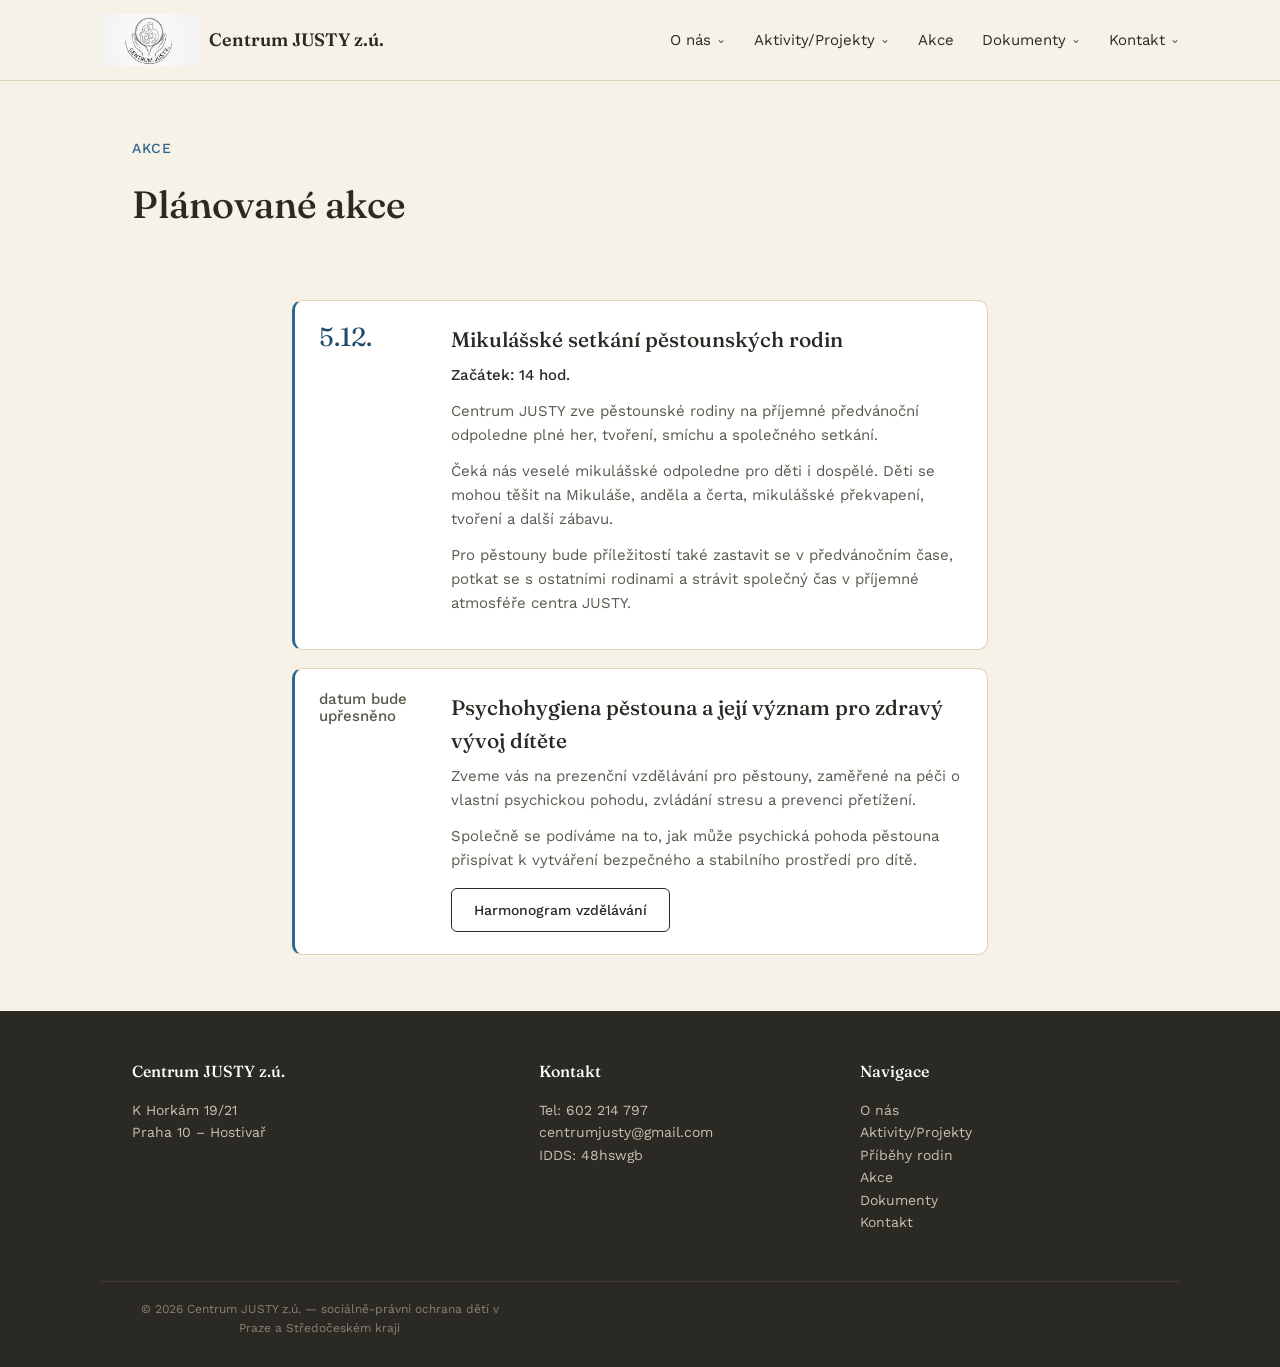
==== akce.html @ 2b08f58c "Add files via upload" ====
<!DOCTYPE html>
<html lang="cs">
<head>
<meta charset="UTF-8">
<title>Akce — Centrum JUSTY z.ú.</title>
<meta name="viewport" content="width=device-width, initial-scale=1">
<link rel="preconnect" href="https://fonts.googleapis.com">
<link href="https://fonts.googleapis.com/css2?family=Fraunces:opsz,wght@9..144,400;9..144,500;9..144,600&family=Work+Sans:wght@400;500;600&display=swap" rel="stylesheet">
<link rel="stylesheet" href="assets/style.css">
</head>
<body>

<header>
  <div class="wrap headrow">
    <a href="index.html" class="brand"><img src="assets/logo.png" alt="logo"><span>Centrum JUSTY z.ú.</span></a>
    <button class="nav-toggle" type="button" aria-label="Menu" aria-expanded="false" aria-controls="main-nav"><span></span><span></span><span></span></button>
    <nav id="main-nav">
      <div class="has-dropdown">
        <a href="o-nas.html" class="drop-trigger">O nás<span class="caret">⌄</span></a>
        <div class="dropdown">
          <div class="dropdown-inner">
            <a href="o-nas.html#kdo-jsme">Kdo jsme</a>
            <a href="o-nas.html#poslani">Poslání</a>
            <a href="o-nas.html#komu-sluzby">Komu jsou naše služby určeny</a>
            <a href="o-nas.html#zasady">Zásady</a>
            <a href="o-nas.html#nas-tym">Náš tým</a>
            <a href="o-nas.html#eticky-kodex">Etický kodex</a>
          </div>
        </div>
      </div>
      <div class="has-dropdown">
        <a href="aktivity-projekty.html" class="drop-trigger">Aktivity/Projekty<span class="caret">⌄</span></a>
        <div class="dropdown">
          <div class="dropdown-inner">
            <a href="aktivity-projekty.html#pestounska-pece">Pěstounská péče</a>
            <a href="aktivity-projekty.html#doprovazeni">Doprovázení</a>
            <a href="aktivity-projekty.html#vzdelavani">Vzdělávání</a>
            <a href="aktivity-projekty.html#dlouhodoba-pece">Dlouhodobá péče</a>
            <a href="aktivity-projekty.html#asistovane-kontakty">Asistované kontakty dítěte s rodiči a blízkými osobami</a>
            <a href="aktivity-projekty.html#osvojeni">Osvojení</a>
            <a href="aktivity-projekty.html#nad-ramec-dohod">Nad rámec dohod</a>
          </div>
        </div>
      </div>
      <a class="nav-link" href="akce.html">Akce</a>
      <div class="has-dropdown">
        <a href="dokumenty.html" class="drop-trigger">Dokumenty<span class="caret">⌄</span></a>
        <div class="dropdown">
          <div class="dropdown-inner">
            <a href="assets/dokumenty/gdpr-klienti.pdf" target="_blank" rel="noopener">GDPR – klienti</a>
            <a href="assets/dokumenty/gdpr-ostatni.pdf" target="_blank" rel="noopener">GDPR – ostatní</a>
            <a href="assets/dokumenty/rozhodnuti-s-potvrzenim-pravni-moci.pdf" target="_blank" rel="noopener">Rozhodnutí s potvrzením právní moci</a>
            <a href="assets/dokumenty/harmonogram-vzdelavani-psychohygiena.pdf" target="_blank" rel="noopener">Harmonogram vzdělávání – Psychohygiena pěstouna</a>
          </div>
        </div>
      </div>
      <div class="has-dropdown">
        <a href="kontakt.html" class="drop-trigger">Kontakt<span class="caret">⌄</span></a>
        <div class="dropdown">
          <div class="dropdown-inner">
            <a href="kontakt.html#kontakt">Kontakt</a>
            <a href="kontakt.html#jak-se-dostanete">Jak se k nám dostanete</a>
            <a href="jak-to-u-nas-vypada.html">Jak to u nás vypadá</a>
          </div>
        </div>
      </div>
    </nav>
    <a class="cta hidden-temp" href="index.html#darovat">Chci darovat</a>
  </div>
</header>

<section class="page-title">
  <div class="wrap">
    <div class="kicker">Akce</div>
    <h1>Plánované akce</h1>
  </div>
</section>

<section id="akce">
  <div class="wrap intro-wrap">
    <div id="akce-list" class="events" aria-live="polite"><p>Načítám akce…</p></div>
  </div>
</section>

<footer>
  <div class="wrap">
    <div>
      <h3>Centrum JUSTY z.ú.</h3>
      <p>K Horkám 19/21<br>Praha 10 – Hostivař</p>
    </div>
    <div>
      <h3>Kontakt</h3>
      <p>Tel: 602 214 797<br>centrumjusty@gmail.com<br>IDDS: 48hswgb</p>
    </div>
    <div>
      <h3>Navigace</h3>
      <p><a href="o-nas.html">O nás</a><br><a href="aktivity-projekty.html">Aktivity/Projekty</a><br><a href="index.html#pribehy">Příběhy rodin</a><br><a href="akce.html">Akce</a><br><a href="dokumenty.html">Dokumenty</a><br><a href="kontakt.html">Kontakt</a></p>
    </div>
  </div>
  <div class="foot-bottom wrap">© 2026 Centrum JUSTY z.ú. — sociálně-právní ochrana dětí v Praze a Středočeském kraji</div>
</footer>

<script src="assets/nav.js" defer></script>
<script src="assets/akce.js" defer></script>
</body>
</html>
---- assets/style.css ----
:root{
  --cream:#F7F2E7;
  --paper:#ECE3D0;
  --ink:#2A2924;
  --ink-soft:#5A574C;
  --terracotta:#2F6690;
  --terracotta-dark:#1F4A69;
  --sage:#3D7CA8;
  --sage-dark:#2F6690;
  --line:#DED2B4;
}
*{box-sizing:border-box;}
html{scroll-padding-top:96px;}
body{margin:0;background:var(--cream);color:var(--ink);font-family:'Work Sans',sans-serif;line-height:1.6;}
h1,h2,h3{font-family:'Fraunces',serif;font-weight:500;margin:0 0 .5em;color:var(--ink);}
a{color:inherit;text-decoration:none;}
.wrap{max-width:1080px;margin:0 auto;padding:0 32px;}
header{border-bottom:1px solid var(--line);position:sticky;top:0;z-index:100;background:var(--cream);}
.hidden-temp{display:none !important;}
.headrow{display:flex;align-items:center;justify-content:space-between;padding:14px 0;}
.brand{display:flex;align-items:center;gap:10px;}
.brand img{height:52px;}
.brand span{font-family:'Fraunces',serif;font-size:18px;font-weight:600;}
nav{display:flex;gap:28px;font-size:15px;align-items:center;}
.cta{background:var(--terracotta);color:#fff;padding:10px 20px;border-radius:6px;font-size:14px;font-weight:500;}
.cta:hover{background:var(--terracotta-dark);}

.has-dropdown{position:relative;}
.drop-trigger{display:flex;align-items:center;gap:5px;}
.caret{font-size:12px;color:var(--ink-soft);transition:transform .15s ease;}
.has-dropdown:hover .caret, .has-dropdown:focus-within .caret{transform:rotate(180deg);}
.dropdown{position:absolute;top:100%;left:-16px;padding-top:14px;opacity:0;visibility:hidden;transform:translateY(6px);transition:opacity .15s ease, transform .15s ease, visibility .15s;z-index:20;}
.dropdown-inner{background:#fff;border:1px solid var(--line);border-radius:8px;min-width:260px;padding:8px;box-shadow:0 8px 24px rgba(42,41,36,.12);}
.has-dropdown:hover .dropdown, .has-dropdown:focus-within .dropdown{opacity:1;visibility:visible;transform:translateY(0);}
.dropdown a{display:block;padding:9px 12px;border-radius:6px;font-size:14px;white-space:nowrap;}
.dropdown a:hover{background:var(--cream);color:var(--terracotta-dark);}

.kicker{color:var(--sage-dark);font-size:14px;letter-spacing:.08em;text-transform:uppercase;margin-bottom:16px;font-weight:500;}
.btn-outline{border:1.5px solid var(--ink);padding:10px 22px;border-radius:6px;font-size:14px;font-weight:500;}

.hero{padding:76px 0 64px;text-align:center;}
.hero-left{max-width:620px;margin:0 auto;}
.hero-left h1{font-size:46px;margin:0 0 24px;}
.story-links{list-style:none;margin:0 0 32px;padding:0;text-align:left;}
.story-links li{border-bottom:1px solid var(--line);}
.story-links li:first-child{border-top:1px solid var(--line);}
.story-links a{display:flex;align-items:center;justify-content:space-between;gap:16px;padding:16px 0;font-size:16px;font-weight:500;}
.story-links a span{color:var(--terracotta-dark);font-size:18px;flex:none;}
.hero-ctas{display:flex;gap:14px;flex-wrap:wrap;justify-content:center;}

section{padding:56px 0;}
.section-head{max-width:600px;margin-bottom:36px;}
.section-head .kicker{margin-bottom:8px;}
.section-head h2{font-size:30px;}
.section-head p{color:var(--ink-soft);}

.intro-wrap{max-width:760px;}
.intro-text{font-size:19px;color:var(--ink-soft);margin:0 0 18px;}

.intro-split{display:grid;grid-template-columns:1fr 1fr;gap:48px;align-items:center;}
.intro-media{border-radius:12px;overflow:hidden;}
.intro-media img{width:100%;height:100%;object-fit:cover;display:block;}
.intro-text-col .intro-text:last-child{margin-bottom:0;}
@media (max-width:800px){
  .intro-split{grid-template-columns:1fr;gap:24px;}
}

.capacity-cta{display:flex;align-items:center;gap:20px;flex-wrap:wrap;margin-top:32px;padding-top:28px;border-top:1px solid var(--line);}
.capacity-cta p{margin:0;font-size:17px;font-weight:500;color:var(--ink);}

.projects{background:var(--paper);}

.goals{list-style:none;margin:0 0 8px;padding:0;display:grid;gap:14px;}
.goals li{background:#fff;border:1px solid var(--line);border-left:3px solid var(--terracotta);border-radius:8px;padding:16px 20px;font-size:15px;color:var(--ink-soft);}

.story-full{max-width:720px;margin:0 auto 56px;scroll-margin-top:24px;}
.story-full:last-child{margin-bottom:0;}
.story-full h3{font-size:24px;color:var(--terracotta-dark);}
.story-full p{color:var(--ink-soft);font-size:15px;margin:0 0 14px;}

.story-row{display:grid;grid-template-columns:minmax(0,340px) 1fr;gap:40px;align-items:center;max-width:1000px;margin:0 auto 56px;}
.story-photo{border-radius:12px;overflow:hidden;align-self:stretch;}
.story-photo img{width:100%;height:100%;object-fit:cover;display:block;}
.story-full-in-row{max-width:none;margin:0;scroll-margin-top:24px;}
@media (max-width:800px){
  .story-row{grid-template-columns:1fr;gap:20px;}
  .story-photo{aspect-ratio:4/3;}
}

.member{display:flex;align-items:center;gap:22px;background:#fff;border:1px solid var(--line);border-radius:10px;padding:20px 26px;margin-top:8px;}
.member-logo{width:90px;height:auto;flex:none;}
.member p{margin:0;font-size:14px;color:var(--ink-soft);}

.page-title{padding:56px 0 8px;}
.page-title h1{font-size:38px;margin:0;}

.intro-wrap p{color:var(--ink-soft);font-size:16px;margin:0 0 16px;}
.intro-wrap > h2{scroll-margin-top:24px;font-size:28px;margin-bottom:20px;}
.intro-wrap > .kicker + p{margin-top:0;}

.principle{margin-bottom:28px;}
.principle:last-child{margin-bottom:0;}
.principle h3{font-size:18px;color:var(--terracotta-dark);margin-bottom:10px;}

.team-member{max-width:720px;margin:0 auto 40px;padding-bottom:40px;border-bottom:1px solid var(--line);}
.team-member:last-child{margin-bottom:0;padding-bottom:0;border-bottom:none;}
.team-member h3{font-size:22px;margin-bottom:4px;}
.team-role{color:var(--terracotta-dark);font-weight:500;font-size:14px;margin:0 0 16px;}
.team-member p{color:var(--ink-soft);font-size:15px;margin:0 0 12px;}

.donate-card{max-width:640px;margin:0 auto;background:#fff;border:1px solid var(--line);border-radius:14px;padding:32px 36px;}
.donate-head{display:flex;gap:16px;align-items:flex-start;margin-bottom:28px;}
.qr-badge{flex:none;width:40px;height:40px;border-radius:8px;background:var(--paper);display:flex;align-items:center;justify-content:center;}
.qr-badge svg{width:24px;height:24px;}
.donate-head h3{font-size:20px;margin-bottom:6px;}
.donate-head p{font-size:14px;color:var(--ink-soft);margin:0;}

.donate-step{display:flex;gap:16px;margin-bottom:26px;}
.donate-step:last-child{margin-bottom:0;}
.step-num{flex:none;width:32px;height:32px;border-radius:50%;background:var(--terracotta);color:#fff;font-family:'Fraunces',serif;font-size:15px;display:flex;align-items:center;justify-content:center;}
.step-body{flex:1;padding-top:4px;}
.step-body label, .step-label{display:block;font-size:14px;color:var(--ink-soft);margin-bottom:10px;}
.step-body select{width:100%;height:44px;border:1px solid var(--line);border-radius:8px;background:#fff;padding:0 14px;font-size:15px;font-family:'Work Sans',sans-serif;color:var(--ink);}

.donate-details{display:flex;align-items:center;justify-content:space-between;gap:20px;flex-wrap:wrap;}
.donate-fields{display:flex;gap:28px;flex-wrap:wrap;}
.donate-fields > div{display:flex;flex-direction:column;gap:4px;}
.field-label{font-size:12px;color:var(--ink-soft);}
.field-value{font-size:17px;font-weight:500;}
.qr-placeholder{flex:none;width:76px;height:76px;border:1px solid var(--line);border-radius:8px;padding:6px;}
.qr-placeholder svg{width:100%;height:100%;}

.donate-note{font-size:12px;color:var(--ink-soft);margin:14px 0 0;font-style:italic;}

.form-grid{display:grid;grid-template-columns:1fr 1fr;gap:16px;}
.form-field{display:flex;flex-direction:column;gap:6px;}
.form-field label{font-size:13px;color:var(--ink-soft);}
.form-field input{height:42px;border:1px solid var(--line);border-radius:8px;background:#fff;padding:0 14px;font-size:15px;font-family:'Work Sans',sans-serif;color:var(--ink);}
.form-field input:focus{outline:2px solid var(--terracotta);outline-offset:1px;}
@media (max-width:600px){
  .form-grid{grid-template-columns:1fr;}
}
.donate-link{display:inline-block;margin-top:10px;font-size:14px;color:var(--terracotta-dark);font-weight:500;text-decoration:underline;}

@media (max-width:600px){
  .donate-card{padding:24px 20px;}
  .donate-details{flex-direction:column;align-items:flex-start;}
}

.photo-grid{display:grid;grid-template-columns:repeat(3,1fr);gap:14px;}
.photo-grid a{display:block;border-radius:10px;overflow:hidden;background:var(--paper);aspect-ratio:3/4;}
.photo-grid img{width:100%;height:100%;object-fit:cover;display:block;transition:transform .2s ease;}
.photo-grid a:hover img{transform:scale(1.04);}
@media (max-width:700px){
  .photo-grid{grid-template-columns:repeat(2,1fr);}
}

footer{background:var(--ink);color:#EFE7DA;padding:48px 0 28px;}
footer .wrap{display:grid;grid-template-columns:1.3fr 1fr 1fr;gap:32px;}
footer h3{color:#fff;font-size:16px;margin-bottom:14px;}
footer p, footer a{color:#C9BFAF;font-size:14px;}
.foot-bottom{margin-top:34px;padding-top:18px;border-top:1px solid #443B2E;font-size:12px;color:#8B8071;text-align:center;}

@media (max-width:800px){
  footer .wrap{grid-template-columns:1fr;}
  .hero{padding:48px 0;}
  .hero-left h1{font-size:32px;}
  .intro-text{font-size:17px;}
  .member{flex-direction:column;text-align:center;}
  .page-title h1{font-size:30px;}
}

/* sub-headings inside long content sections */
.intro-wrap h3.sub-h{font-size:22px;color:var(--terracotta-dark);margin:28px 0 16px;}

/* documents list */
.goals.docs li{padding:0;}
.goals.docs a{display:flex;align-items:center;justify-content:space-between;gap:16px;padding:16px 20px;}
.goals.docs a:hover{background:var(--cream);}
.goals.docs .doc-text{display:flex;flex-direction:column;gap:2px;}
.goals.docs strong{color:var(--ink);font-size:16px;font-weight:500;}
.goals.docs small{font-size:13px;color:var(--ink-soft);}
.goals.docs .doc-tag{flex:none;font-size:12px;font-weight:600;letter-spacing:.06em;color:var(--terracotta-dark);border:1px solid var(--terracotta);border-radius:4px;padding:2px 8px;}

/* mobile navigation */
.nav-toggle{display:none;}
@media (max-width:900px){
  .headrow{position:relative;gap:12px;}
  .nav-toggle{display:flex;flex-direction:column;justify-content:center;gap:5px;width:44px;height:44px;margin-left:auto;padding:0 11px;background:transparent;border:1px solid var(--line);border-radius:8px;cursor:pointer;flex:none;}
  .nav-toggle span{display:block;height:2px;background:var(--ink);border-radius:2px;transition:transform .2s ease,opacity .2s ease;}
  header.nav-open .nav-toggle span:nth-child(1){transform:translateY(7px) rotate(45deg);}
  header.nav-open .nav-toggle span:nth-child(2){opacity:0;}
  header.nav-open .nav-toggle span:nth-child(3){transform:translateY(-7px) rotate(-45deg);}
  nav{display:none;position:absolute;top:100%;left:-32px;right:-32px;flex-direction:column;align-items:stretch;gap:0;padding:4px 32px 16px;background:var(--cream);border-bottom:1px solid var(--line);box-shadow:0 12px 24px rgba(42,41,36,.12);max-height:calc(100vh - 82px);max-height:calc(100dvh - 82px);overflow-y:auto;font-size:16px;}
  header.nav-open nav{display:flex;}
  .has-dropdown{border-bottom:1px solid var(--line);}
  .has-dropdown:last-child{border-bottom:none;}
  .drop-trigger{justify-content:space-between;padding:14px 2px;font-weight:500;}
  .caret{font-size:16px;}
  .has-dropdown:hover .caret,.has-dropdown:focus-within .caret{transform:none;}
  .has-dropdown.open .caret{transform:rotate(180deg);}
  .dropdown,.has-dropdown:hover .dropdown,.has-dropdown:focus-within .dropdown{position:static;opacity:1;visibility:visible;transform:none;padding:0;display:none;transition:none;}
  .has-dropdown.open .dropdown{display:block;}
  .dropdown-inner{min-width:0;border:none;box-shadow:none;background:transparent;padding:0 0 10px 10px;}
  .dropdown a{white-space:normal;padding:10px 8px;font-size:15px;}
  .headrow > .cta{order:2;}
}
@media (max-width:600px){
  .wrap{padding:0 20px;}
  nav{left:-20px;right:-20px;padding:4px 20px 16px;}
  .brand img{height:44px;}
  .brand span{font-size:16px;}
  section{padding:40px 0;}
  .page-title{padding:36px 0 4px;}
  .intro-wrap > h2{font-size:24px;}
  .donate-card{padding:22px 18px;}
}

/* top-level nav link without dropdown */
.nav-link{display:block;}
@media (max-width:900px){
  .nav-link{padding:14px 2px;font-weight:500;border-bottom:1px solid var(--line);}
}

/* events (loaded from Google Sheet) */
.events{display:grid;gap:18px;}
.event{display:grid;grid-template-columns:110px 1fr;gap:22px;background:#fff;border:1px solid var(--line);border-left:3px solid var(--terracotta);border-radius:10px;padding:22px 24px;}
.event-date{font-family:'Fraunces',serif;font-size:26px;line-height:1.15;color:var(--terracotta-dark);}
.event-date-long{font-size:15px;font-family:'Work Sans',sans-serif;font-weight:500;color:var(--ink-soft);}
.event-body h3{font-size:21px;margin:0 0 6px;}
.event-body p{margin:0 0 12px;color:var(--ink-soft);font-size:15px;}
.event-body .event-time{font-weight:500;color:var(--ink);}
.event-body .btn-outline{display:inline-block;margin-top:4px;}
@media (max-width:600px){
  .event{grid-template-columns:1fr;gap:8px;padding:18px;}
}
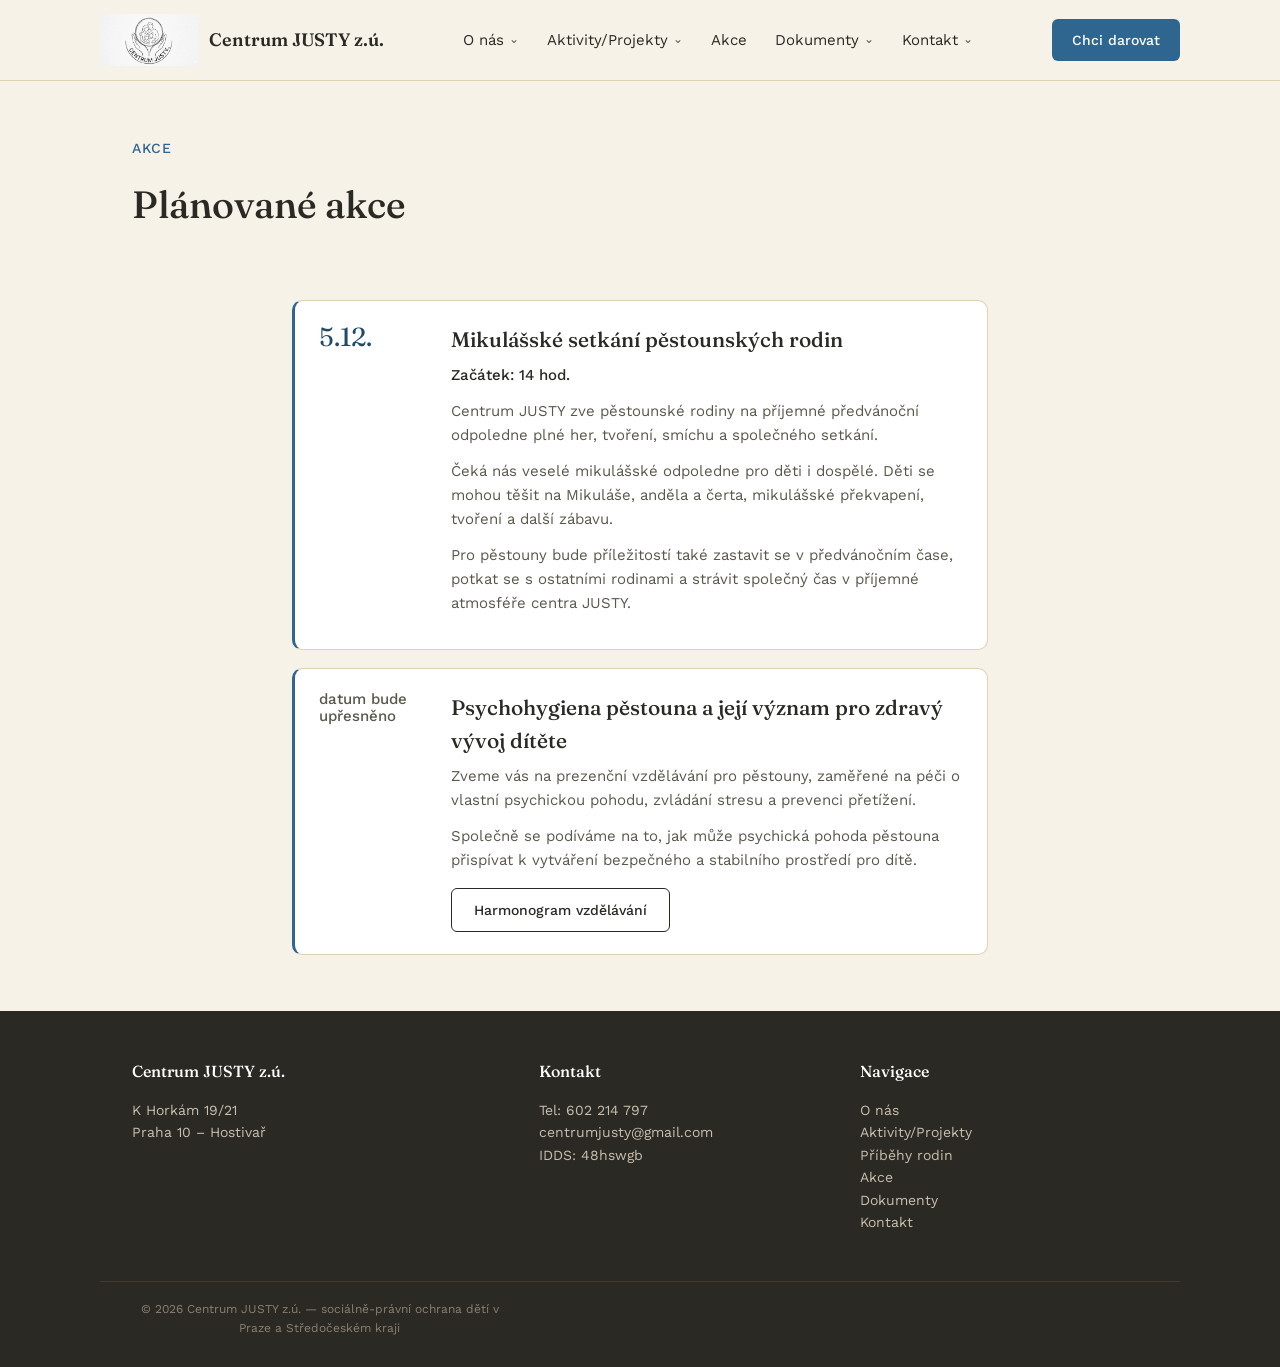
==== commit f44c1128: "Add files via upload" ====
--- a/akce.html
+++ b/akce.html
@@ -37,7 +37,6 @@
             <a href="aktivity-projekty.html#vzdelavani">Vzdělávání</a>
             <a href="aktivity-projekty.html#dlouhodoba-pece">Dlouhodobá péče</a>
             <a href="aktivity-projekty.html#asistovane-kontakty">Asistované kontakty dítěte s rodiči a blízkými osobami</a>
-            <a href="aktivity-projekty.html#osvojeni">Osvojení</a>
             <a href="aktivity-projekty.html#nad-ramec-dohod">Nad rámec dohod</a>
           </div>
         </div>
@@ -49,7 +48,8 @@
           <div class="dropdown-inner">
             <a href="assets/dokumenty/gdpr-klienti.pdf" target="_blank" rel="noopener">GDPR – klienti</a>
             <a href="assets/dokumenty/gdpr-ostatni.pdf" target="_blank" rel="noopener">GDPR – ostatní</a>
-            <a href="assets/dokumenty/rozhodnuti-s-potvrzenim-pravni-moci.pdf" target="_blank" rel="noopener">Rozhodnutí s potvrzením právní moci</a>
+            <a href="assets/dokumenty/vop-dary.pdf" target="_blank" rel="noopener">Všeobecné podmínky pro poskytování darů</a>
+            <a href="assets/dokumenty/rozhodnuti-s-potvrzenim-pravni-moci.pdf" target="_blank" rel="noopener">Pověření o výkonu</a>
             <a href="assets/dokumenty/harmonogram-vzdelavani-psychohygiena.pdf" target="_blank" rel="noopener">Harmonogram vzdělávání – Psychohygiena pěstouna</a>
           </div>
         </div>
@@ -65,7 +65,7 @@
         </div>
       </div>
     </nav>
-    <a class="cta hidden-temp" href="index.html#darovat">Chci darovat</a>
+    <a class="cta" href="index.html#darovat">Chci darovat</a>
   </div>
 </header>
 
--- a/assets/style.css
+++ b/assets/style.css
@@ -234,3 +234,17 @@
 @media (max-width:600px){
   .event{grid-template-columns:1fr;gap:8px;padding:18px;}
 }
+
+/* v6: foto v týmu, formuláře, dary */
+.team-member.has-photo{display:grid;grid-template-columns:200px 1fr;gap:28px;align-items:start;}
+.team-photo{width:200px;height:auto;aspect-ratio:3/4;object-fit:cover;border-radius:12px;display:block;}
+@media (max-width:600px){.team-member.has-photo{grid-template-columns:1fr;}.team-photo{width:160px;}}
+.signup-form{background:#fff;border:1px solid var(--line);border-radius:12px;padding:22px 24px;margin:0 0 24px;max-width:640px;}
+.signup-form[hidden]{display:none;}
+.consent{display:flex;gap:10px;align-items:flex-start;font-size:13px;color:var(--ink-soft);line-height:1.5;margin-top:16px;}
+.consent input{margin-top:3px;flex:none;}
+.consent a{text-decoration:underline;color:var(--terracotta-dark);}
+.step-body .consent{margin-top:0;}
+.donate-custom{margin-top:10px;width:100%;height:44px;border:1px solid var(--line);border-radius:8px;padding:0 14px;font-size:15px;font-family:'Work Sans',sans-serif;}
+.qr-placeholder{width:140px;height:140px;padding:4px;}
+[hidden]{display:none !important;}
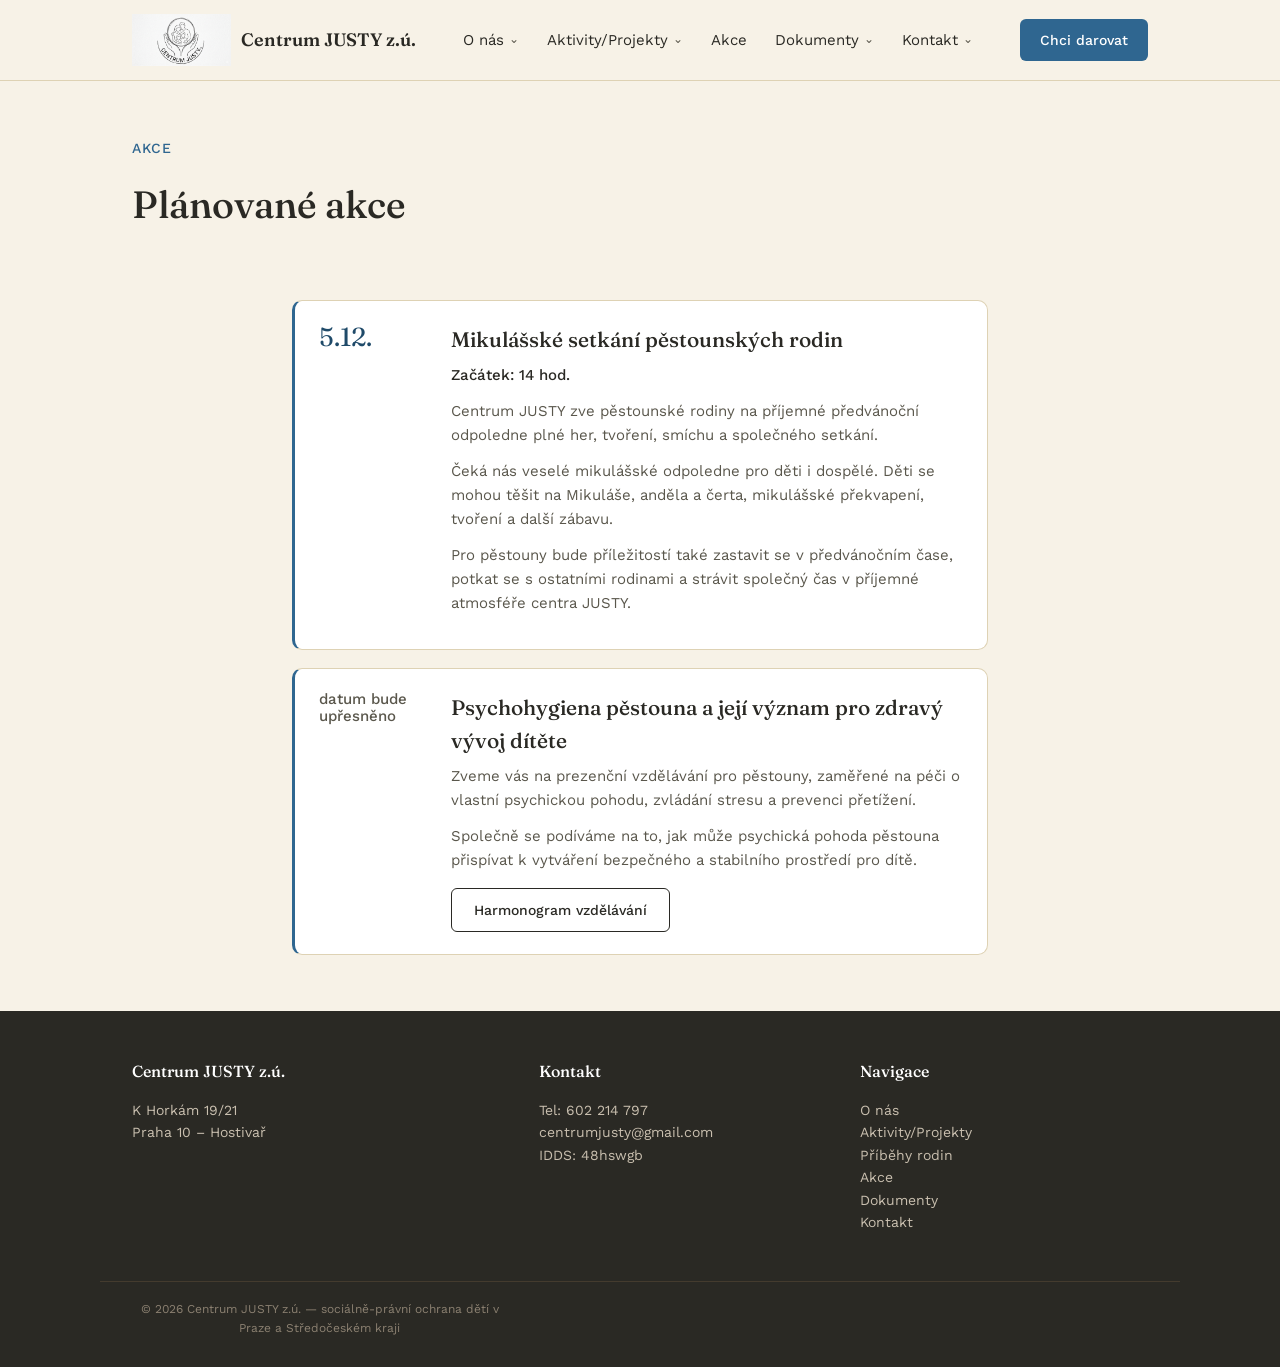
==== commit 1ec0e6ee: "Add files via upload" ====
--- a/akce.html
+++ b/akce.html
@@ -6,6 +6,11 @@
 <meta name="viewport" content="width=device-width, initial-scale=1">
 <link rel="preconnect" href="https://fonts.googleapis.com">
 <link href="https://fonts.googleapis.com/css2?family=Fraunces:opsz,wght@9..144,400;9..144,500;9..144,600&family=Work+Sans:wght@400;500;600&display=swap" rel="stylesheet">
+<link rel="icon" href="favicon.ico" sizes="any">
+<link rel="icon" type="image/png" sizes="32x32" href="favicon-32.png">
+<link rel="apple-touch-icon" href="apple-touch-icon.png">
+<link rel="manifest" href="site.webmanifest">
+<meta name="theme-color" content="#F7F2E7">
 <link rel="stylesheet" href="assets/style.css">
 </head>
 <body>
@@ -64,8 +69,9 @@
           </div>
         </div>
       </div>
+      <a class="cta nav-cta" href="index.html#darovat">Chci darovat</a>
     </nav>
-    <a class="cta" href="index.html#darovat">Chci darovat</a>
+    <a class="cta head-cta" href="index.html#darovat">Chci darovat</a>
   </div>
 </header>
 
--- a/assets/style.css
+++ b/assets/style.css
@@ -17,7 +17,7 @@
 .wrap{max-width:1080px;margin:0 auto;padding:0 32px;}
 header{border-bottom:1px solid var(--line);position:sticky;top:0;z-index:100;background:var(--cream);}
 .hidden-temp{display:none !important;}
-.headrow{display:flex;align-items:center;justify-content:space-between;padding:14px 0;}
+.headrow{display:flex;align-items:center;justify-content:space-between;padding-top:14px;padding-bottom:14px;}
 .brand{display:flex;align-items:center;gap:10px;}
 .brand img{height:52px;}
 .brand span{font-family:'Fraunces',serif;font-size:18px;font-weight:600;}
@@ -191,7 +191,7 @@
   header.nav-open .nav-toggle span:nth-child(1){transform:translateY(7px) rotate(45deg);}
   header.nav-open .nav-toggle span:nth-child(2){opacity:0;}
   header.nav-open .nav-toggle span:nth-child(3){transform:translateY(-7px) rotate(-45deg);}
-  nav{display:none;position:absolute;top:100%;left:-32px;right:-32px;flex-direction:column;align-items:stretch;gap:0;padding:4px 32px 16px;background:var(--cream);border-bottom:1px solid var(--line);box-shadow:0 12px 24px rgba(42,41,36,.12);max-height:calc(100vh - 82px);max-height:calc(100dvh - 82px);overflow-y:auto;font-size:16px;}
+  nav{display:none;position:absolute;top:100%;left:0;right:0;flex-direction:column;align-items:stretch;gap:0;padding:4px 32px 16px;background:var(--cream);border-bottom:1px solid var(--line);box-shadow:0 12px 24px rgba(42,41,36,.12);max-height:calc(100vh - 82px);max-height:calc(100dvh - 82px);overflow-y:auto;font-size:16px;}
   header.nav-open nav{display:flex;}
   .has-dropdown{border-bottom:1px solid var(--line);}
   .has-dropdown:last-child{border-bottom:none;}
@@ -207,7 +207,7 @@
 }
 @media (max-width:600px){
   .wrap{padding:0 20px;}
-  nav{left:-20px;right:-20px;padding:4px 20px 16px;}
+  nav{padding:4px 20px 16px;}
   .brand img{height:44px;}
   .brand span{font-size:16px;}
   section{padding:40px 0;}
@@ -248,3 +248,74 @@
 .donate-custom{margin-top:10px;width:100%;height:44px;border:1px solid var(--line);border-radius:8px;padding:0 14px;font-size:15px;font-family:'Work Sans',sans-serif;}
 .qr-placeholder{width:140px;height:140px;padding:4px;}
 [hidden]{display:none !important;}
+
+/* v6.1: výběr částky (tlačítka + vlastní částka) */
+.req{color:var(--terracotta-dark);}
+.amount-picker{display:flex;flex-wrap:wrap;gap:8px;align-items:stretch;}
+.amount-chips{display:flex;flex-wrap:wrap;gap:8px;}
+.amount-chip{height:46px;padding:0 16px;border:1px solid transparent;border-radius:4px;background:#ECECEC;color:var(--ink);font-family:'Work Sans',sans-serif;font-size:15px;font-weight:600;cursor:pointer;white-space:nowrap;transition:background .15s ease,color .15s ease;}
+.amount-chip:hover{background:#E0E0E0;}
+.amount-chip.is-active{background:var(--terracotta);color:#fff;}
+.amount-chip:focus-visible,.amount-input:focus{outline:2px solid var(--terracotta);outline-offset:1px;}
+.amount-input{width:120px;height:46px;border:1px solid #D6D6D6;border-radius:4px;background:#fff;padding:0 12px;font-size:16px;font-family:'Work Sans',sans-serif;color:var(--ink);}
+.step-body p.step-label{margin-top:0;}
+.step-body label.step-label{color:var(--ink);font-weight:500;}
+
+/* v6.1: žádost o potvrzení o daru */
+.receipt-form{margin-top:28px;padding-top:26px;border-top:1px solid var(--line);scroll-margin-top:100px;}
+.receipt-form h3{font-size:20px;margin-bottom:8px;}
+.receipt-intro{font-size:14px;color:var(--ink-soft);margin:0 0 20px;}
+.form-block{border:none;margin:0 0 22px;padding:0;min-width:0;}
+.form-block legend{font-family:'Fraunces',serif;font-size:16px;font-weight:500;color:var(--terracotta-dark);padding:0;margin-bottom:12px;}
+.form-block .consent{margin-top:14px;}
+.form-block #r-koresp{margin-top:14px;}
+.form-grid .span-2{grid-column:1 / -1;}
+.form-field input[type="date"]{appearance:none;-webkit-appearance:none;min-width:0;}
+.field-hint{font-size:13px;color:var(--ink-soft);margin:0 0 12px;}
+.seg{display:inline-flex;flex-wrap:wrap;gap:6px;background:var(--cream);border:1px solid var(--line);border-radius:8px;padding:4px;margin-bottom:16px;}
+.seg label{display:flex;align-items:center;gap:8px;padding:8px 14px;border-radius:6px;font-size:14px;cursor:pointer;color:var(--ink);}
+.seg label:has(input:checked){background:#fff;box-shadow:0 1px 3px rgba(42,41,36,.12);font-weight:500;}
+.seg input{accent-color:var(--terracotta);margin:0;}
+.receipt-form > .consent{margin:4px 0 14px;}
+.receipt-form .cta{border:none;cursor:pointer;font-family:'Work Sans',sans-serif;margin-top:4px;}
+.receipt-form .cta:disabled{opacity:.6;cursor:default;}
+
+/* v6.1: mobilní hlavička */
+.nav-cta{display:none;}
+.head-cta{white-space:nowrap;}
+.brand span{white-space:nowrap;}
+@media (max-width:900px){
+  .headrow{gap:10px;}
+  .brand{min-width:0;}
+}
+@media (max-width:600px){
+  .head-cta{display:none;}
+  .nav-cta{display:block;text-align:center;margin-top:16px;padding:13px 20px;font-size:15px;font-weight:500;}
+  .brand{gap:8px;}
+  .brand img{height:40px;}
+  .brand span{font-size:15px;}
+  .headrow{padding-top:10px;padding-bottom:10px;}
+  html{scroll-padding-top:76px;}
+}
+@media (max-width:360px){
+  .brand span{font-size:14px;}
+  .brand img{height:34px;}
+}
+@media (max-width:600px){
+  .donate-step{gap:12px;}
+  .step-num{width:28px;height:28px;font-size:14px;}
+  .amount-chips{display:grid;grid-template-columns:repeat(4,1fr);gap:6px;width:100%;}
+  .amount-chip{padding:0 4px;font-size:14px;}
+  .amount-input{width:100%;}
+  .donate-fields{gap:16px 24px;}
+  .qr-placeholder{width:180px;height:180px;}
+  .seg{display:flex;}
+  .seg label{flex:1;justify-content:center;padding:8px 10px;}
+}
+@media (max-width:360px){
+  .amount-chip{font-size:13px;}
+}
+@media (max-width:380px){
+  .amount-chips{grid-template-columns:repeat(2,1fr);}
+  .amount-chip{font-size:14px;}
+}
